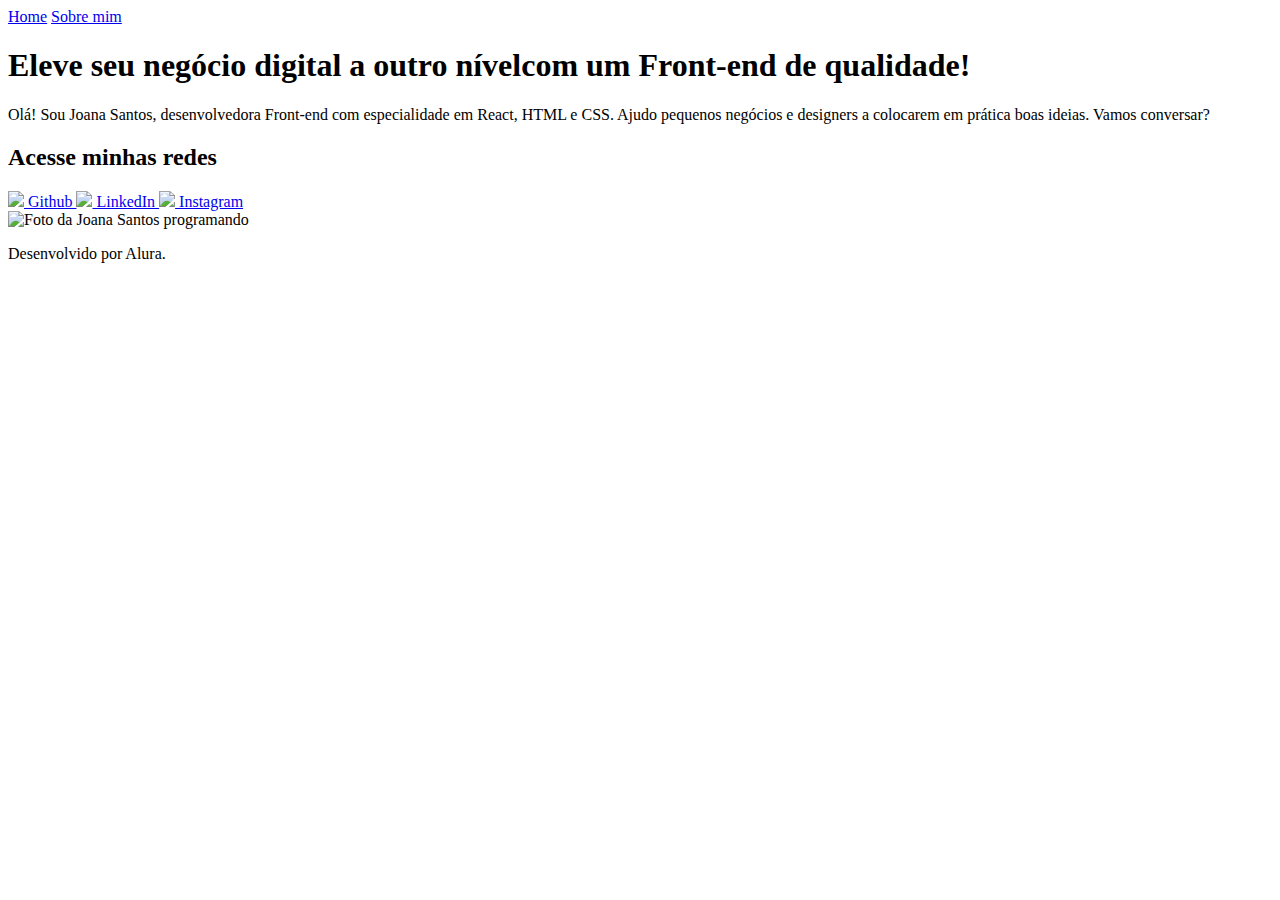
==== index.html @ f0e96534 "Add files via upload" ====
<!DOCTYPE html>
<html lang="pt-br">
  <head>
    <meta charset="UTF-8" />
    <meta http-equiv="X-UA-Compatible" content="IE=edge" />
    <meta name="viewport" content="width=device-width, initial-scale=1.0" />
    <title>Portfolio</title>
    <link rel="stylesheet" href="./styles/style.css" />
  </head>

  <body>
    <header class="cabecalho">
      <nav class="cabecalho__menu">
        <a class="cabecalho__menu__link" href="index.html">Home</a>
        <a class="cabecalho__menu__link" href="about.html">Sobre mim</a>
      </nav>
    </header>
    <main class="apresentacao">
      <section class="apresentacao__conteudo">
        <h1 class="apresentacao__conteudo__titulo">
          Eleve seu negócio digital a outro nível<strong class="titulo-destaque"
            >com um Front-end de qualidade!
          </strong>
        </h1>
        <p class="apresentacao__conteudo__texto">
          Olá! Sou Joana Santos, desenvolvedora Front-end com especialidade em
          React, HTML e CSS. Ajudo pequenos negócios e designers a colocarem em
          prática boas ideias. Vamos conversar?
        </p>
        <div class="apresentacao__links">
          <h2 class="apresentacao__links__subtitulo">Acesse minhas redes</h2>
          <a
            class="apresentacao__links__link"
            href="https://github.com/karinepa7"
          >
            <img src="/assets/github.png" />
            Github
          </a>
          <a
            class="apresentacao__links__link"
            href="https://www.linkedin.com/in/karinepa7/"
          >
            <img src="/assets/linkedin.png" />
            LinkedIn
          </a>
          <a
            class="apresentacao__links__link"
            href="https://www.instagram.com/karinepa7/"
          >
            <img src="/assets/instagram.png" />
            Instagram
          </a>
        </div>
      </section>
      <img src="/assets/Imagem.png" alt="Foto da Joana Santos programando" />
    </main>
    <footer class="rodape">
      <p>Desenvolvido por Alura.</p>
    </footer>
  </body>
</html>
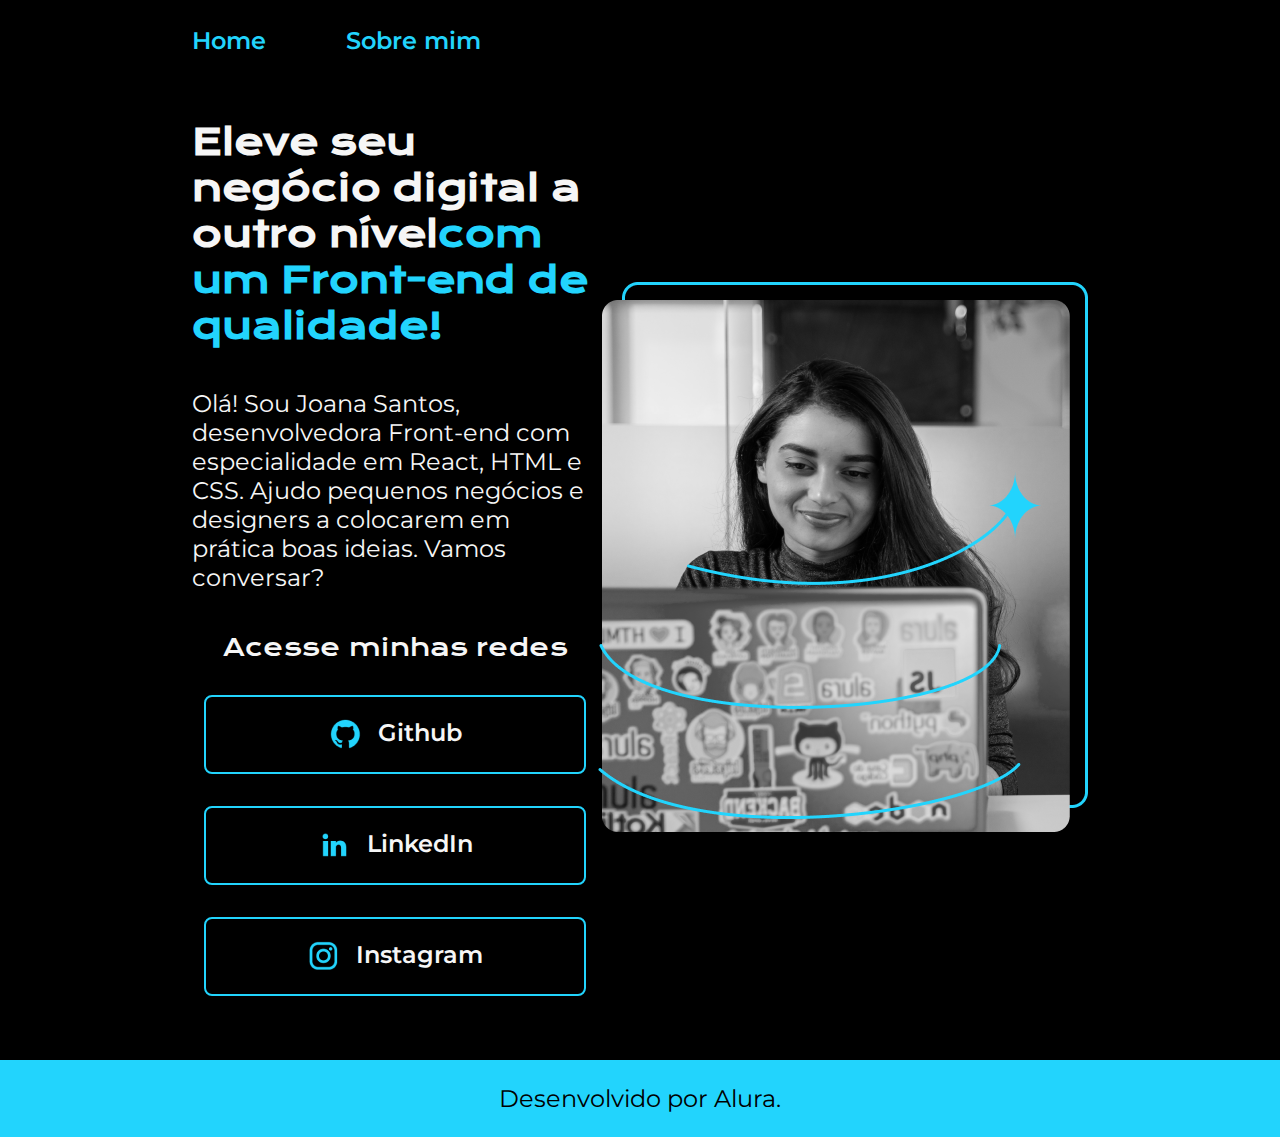
==== commit e7a4393c: "Add files via upload" ====
--- a/index.html
+++ b/index.html
@@ -5,7 +5,7 @@
     <meta http-equiv="X-UA-Compatible" content="IE=edge" />
     <meta name="viewport" content="width=device-width, initial-scale=1.0" />
     <title>Portfolio</title>
-    <link rel="stylesheet" href="./styles/style.css" />
+    <link rel="stylesheet" href="/styles/style.css" />
   </head>
 
   <body>
@@ -52,7 +52,11 @@
           </a>
         </div>
       </section>
-      <img src="/assets/Imagem.png" alt="Foto da Joana Santos programando" />
+      <img
+        class="apresentao__imagem"
+        src="/assets/Imagem.png"
+        alt="Foto da Joana Santos programando"
+      />
     </main>
     <footer class="rodape">
       <p>Desenvolvido por Alura.</p>
--- a/styles/style.css
+++ b/styles/style.css
@@ -0,0 +1,99 @@
+@import url('https://fonts.googleapis.com/css2?family=Krona+One&family=Montserrat:wght@400;600&display=swap');
+
+:root {
+    --cor-primaria: #000000;
+    --cor-secundaria: #F6F6F6;
+    --cor-terciaria: #22D4FD;
+    --cor-hover: #272727;
+
+    --fonte-primaria: 'Krona One', sans-serif;
+    --fonte-secundaria: 'Montserrat', sans-serif;
+}
+*{
+    margin: 0;
+    padding: 0;
+}
+
+body{
+    box-sizing: border-box;
+    background-color: var(--cor-primaria);
+    color: var(--cor-secundaria);
+}
+.cabecalho{
+    padding: 2% 0% 0% 15%;
+}
+.cabecalho__menu{
+    display: flex;
+    gap: 80px;
+}
+.cabecalho__menu__link{
+    font-family: var(--fonte-secundaria);
+    font-size: 1.5rem;
+    font-weight: 600;
+    color: var(--cor-terciaria);
+    text-decoration: none;
+}
+.apresentacao{
+    padding: 5% 15%;
+    display: flex;
+    align-items: center;
+    justify-content: space-between;
+}
+.apresentacao__conteudo{
+    width: 615px;
+    display: flex;
+    flex-direction: column;
+    gap: 40px;
+}
+
+.apresentacao__conteudo__titulo{
+    font-size: 2.25rem;
+    font-family: var(--fonte-primaria);
+}
+.titulo-destaque{
+    color: var(--cor-terciaria);
+}
+.apresentacao__conteudo__texto{
+    font-size: 1.5rem;
+    font-family: var(--fonte-secundaria);
+}
+
+.apresentacao__links{
+    display: flex;
+    flex-direction: column;
+    justify-content: space-between;
+    align-items: center;
+    gap: 32px;
+}
+.apresentacao__links__subtitulo{
+    font-family: var(--fonte-primaria);
+    font-weight: 400;
+    font-size: 1.5rem;
+}
+.apresentacao__links__link{
+    display: flex;
+    justify-content: center;
+    gap: 16px;
+    border: 2px solid var(--cor-terciaria);
+    width: 378px;
+    text-align: center;
+    border-radius: 8px;
+    font-size: 1.5rem;
+    font-weight: 600;
+    padding: 21.5px 0;
+    text-decoration: none;
+    color: var(--cor-secundaria);
+    font-family: var(--fonte-secundaria);
+}
+.apresentacao__links__link:hover{
+    background-color: var(--cor-hover);
+}
+.rodape{
+    color: var(--cor-primaria);
+    background-color: var(--cor-terciaria);
+    padding: 24px;
+    text-align: center;
+    font-family: var(--fonte-secundaria);
+    font-size: 1.5rem;
+    font-weight: 400;
+}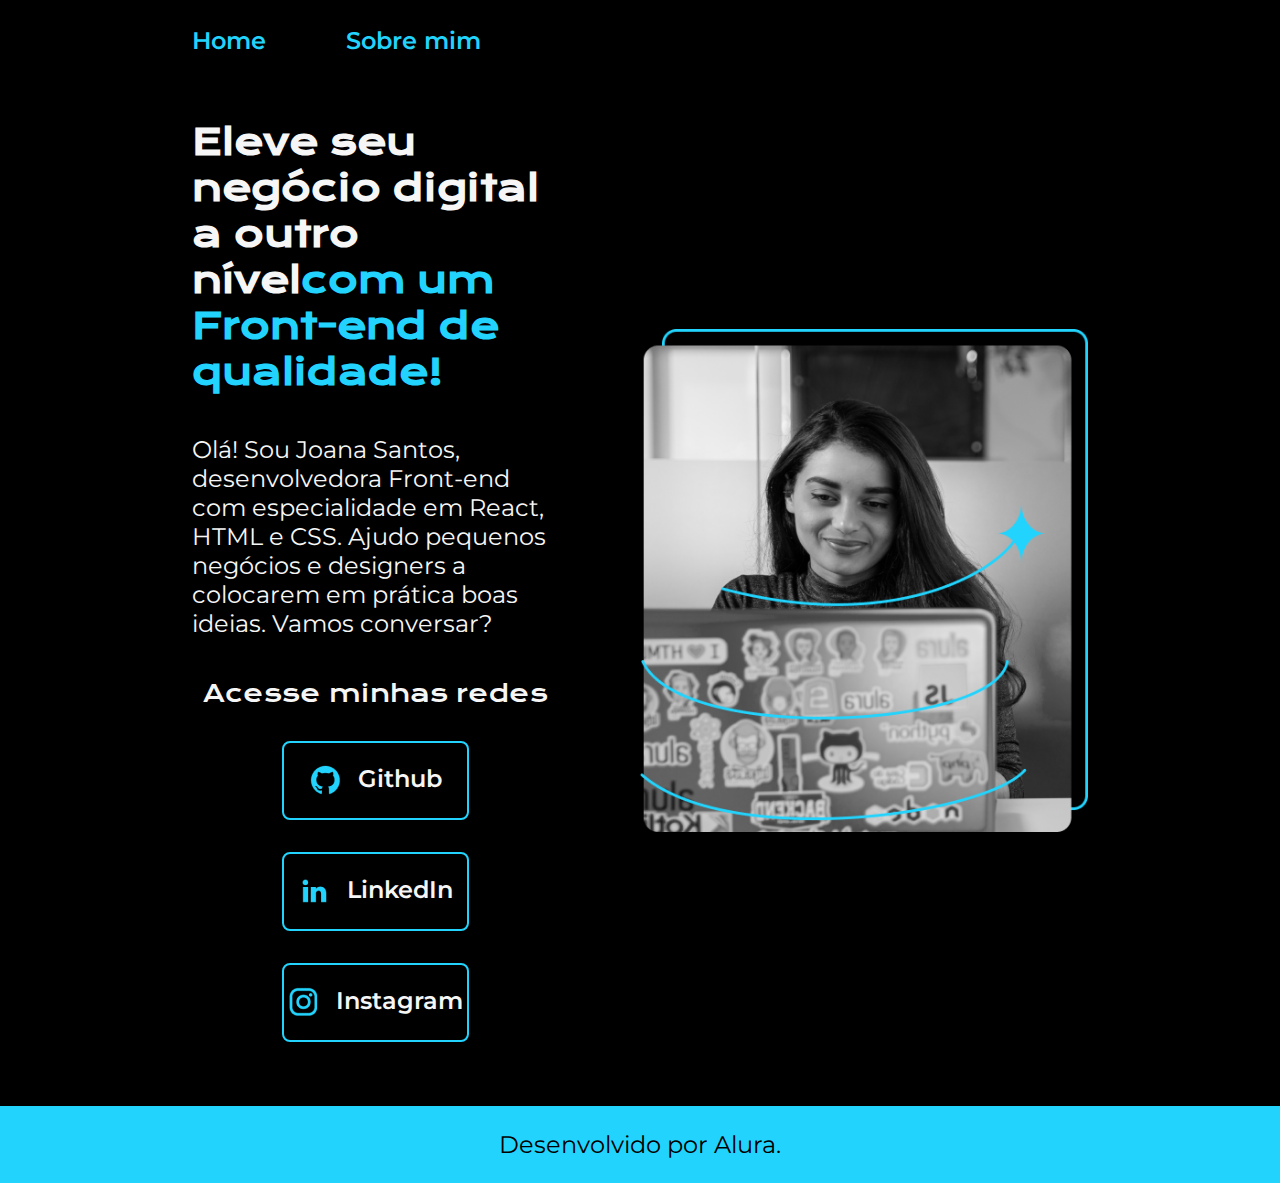
==== commit 87230642: "correções html e css" ====
--- a/index.html
+++ b/index.html
@@ -53,7 +53,7 @@
         </div>
       </section>
       <img
-        class="apresentao__imagem"
+        class="apresentacao__imagem"
         src="/assets/Imagem.png"
         alt="Foto da Joana Santos programando"
       />
--- a/styles/style.css
+++ b/styles/style.css
@@ -1,99 +1,132 @@
-@import url('https://fonts.googleapis.com/css2?family=Krona+One&family=Montserrat:wght@400;600&display=swap');
+@import url("https://fonts.googleapis.com/css2?family=Krona+One&family=Montserrat:wght@400;600&display=swap");
 
 :root {
-    --cor-primaria: #000000;
-    --cor-secundaria: #F6F6F6;
-    --cor-terciaria: #22D4FD;
-    --cor-hover: #272727;
+  --cor-primaria: #000000;
+  --cor-secundaria: #f6f6f6;
+  --cor-terciaria: #22d4fd;
+  --cor-hover: #272727;
 
-    --fonte-primaria: 'Krona One', sans-serif;
-    --fonte-secundaria: 'Montserrat', sans-serif;
-}
-*{
-    margin: 0;
-    padding: 0;
+  --fonte-primaria: "Krona One", sans-serif;
+  --fonte-secundaria: "Montserrat", sans-serif;
 }
 
-body{
-    box-sizing: border-box;
-    background-color: var(--cor-primaria);
-    color: var(--cor-secundaria);
-}
-.cabecalho{
-    padding: 2% 0% 0% 15%;
-}
-.cabecalho__menu{
-    display: flex;
-    gap: 80px;
-}
-.cabecalho__menu__link{
-    font-family: var(--fonte-secundaria);
-    font-size: 1.5rem;
-    font-weight: 600;
-    color: var(--cor-terciaria);
-    text-decoration: none;
-}
-.apresentacao{
-    padding: 5% 15%;
-    display: flex;
-    align-items: center;
-    justify-content: space-between;
-}
-.apresentacao__conteudo{
-    width: 615px;
-    display: flex;
-    flex-direction: column;
-    gap: 40px;
+* {
+  margin: 0;
+  padding: 0;
 }
 
-.apresentacao__conteudo__titulo{
-    font-size: 2.25rem;
-    font-family: var(--fonte-primaria);
-}
-.titulo-destaque{
-    color: var(--cor-terciaria);
-}
-.apresentacao__conteudo__texto{
-    font-size: 1.5rem;
-    font-family: var(--fonte-secundaria);
+body {
+  box-sizing: border-box;
+  background-color: var(--cor-primaria);
+  color: var(--cor-secundaria);
 }
 
-.apresentacao__links{
-    display: flex;
-    flex-direction: column;
-    justify-content: space-between;
-    align-items: center;
-    gap: 32px;
+.cabecalho {
+  padding: 2% 0% 0% 15%;
 }
-.apresentacao__links__subtitulo{
-    font-family: var(--fonte-primaria);
-    font-weight: 400;
-    font-size: 1.5rem;
+
+.cabecalho__menu {
+  display: flex;
+  gap: 80px;
 }
-.apresentacao__links__link{
-    display: flex;
+
+.cabecalho__menu__link {
+  font-family: var(--fonte-secundaria);
+  font-size: 1.5rem;
+  font-weight: 600;
+  color: var(--cor-terciaria);
+  text-decoration: none;
+}
+
+.apresentacao {
+  padding: 5% 15%;
+  display: flex;
+  align-items: center;
+  justify-content: space-between;
+  gap: 82px;
+}
+
+.apresentacao__conteudo {
+  width: 50%;
+  display: flex;
+  flex-direction: column;
+  gap: 40px;
+}
+
+.apresentacao__conteudo__titulo {
+  font-size: 2.25rem;
+  font-family: var(--fonte-primaria);
+}
+
+.titulo-destaque {
+  color: var(--cor-terciaria);
+}
+
+.apresentacao__conteudo__texto {
+  font-size: 1.5rem;
+  font-family: var(--fonte-secundaria);
+}
+
+.apresentacao__links {
+  display: flex;
+  flex-direction: column;
+  justify-content: space-between;
+  align-items: center;
+  gap: 32px;
+}
+
+.apresentacao__links__subtitulo {
+  font-family: var(--fonte-primaria);
+  font-weight: 400;
+  font-size: 1.5rem;
+}
+
+.apresentacao__links__link {
+  display: flex;
+  justify-content: center;
+  gap: 16px;
+  border: 2px solid var(--cor-terciaria);
+  width: 50%;
+  text-align: center;
+  border-radius: 8px;
+  font-size: 1.5rem;
+  font-weight: 600;
+  padding: 21.5px 0;
+  text-decoration: none;
+  color: var(--cor-secundaria);
+  font-family: var(--fonte-secundaria);
+}
+
+.apresentacao__links__link:hover {
+  background-color: var(--cor-hover);
+}
+
+.apresentacao__imagem {
+  width: 50%;
+}
+
+.rodape {
+  color: var(--cor-primaria);
+  background-color: var(--cor-terciaria);
+  padding: 24px;
+  text-align: center;
+  font-family: var(--fonte-secundaria);
+  font-size: 1.5rem;
+  font-weight: 400;
+}
+
+@media (max-width: 1200px) {
+  .cabecalho {
+    padding: 10%;
+  }
+  .cabecalho__menu {
     justify-content: center;
-    gap: 16px;
-    border: 2px solid var(--cor-terciaria);
-    width: 378px;
-    text-align: center;
-    border-radius: 8px;
-    font-size: 1.5rem;
-    font-weight: 600;
-    padding: 21.5px 0;
-    text-decoration: none;
-    color: var(--cor-secundaria);
-    font-family: var(--fonte-secundaria);
+  }
+  .apresentacao {
+    flex-direction: column-reverse;
+    padding: 5%;
+  }
+  .apresentacao__conteudo {
+    width: auto;
+  }
 }
-.apresentacao__links__link:hover{
-    background-color: var(--cor-hover);
-}
-.rodape{
-    color: var(--cor-primaria);
-    background-color: var(--cor-terciaria);
-    padding: 24px;
-    text-align: center;
-    font-family: var(--fonte-secundaria);
-    font-size: 1.5rem;
-    font-weight: 400;
-}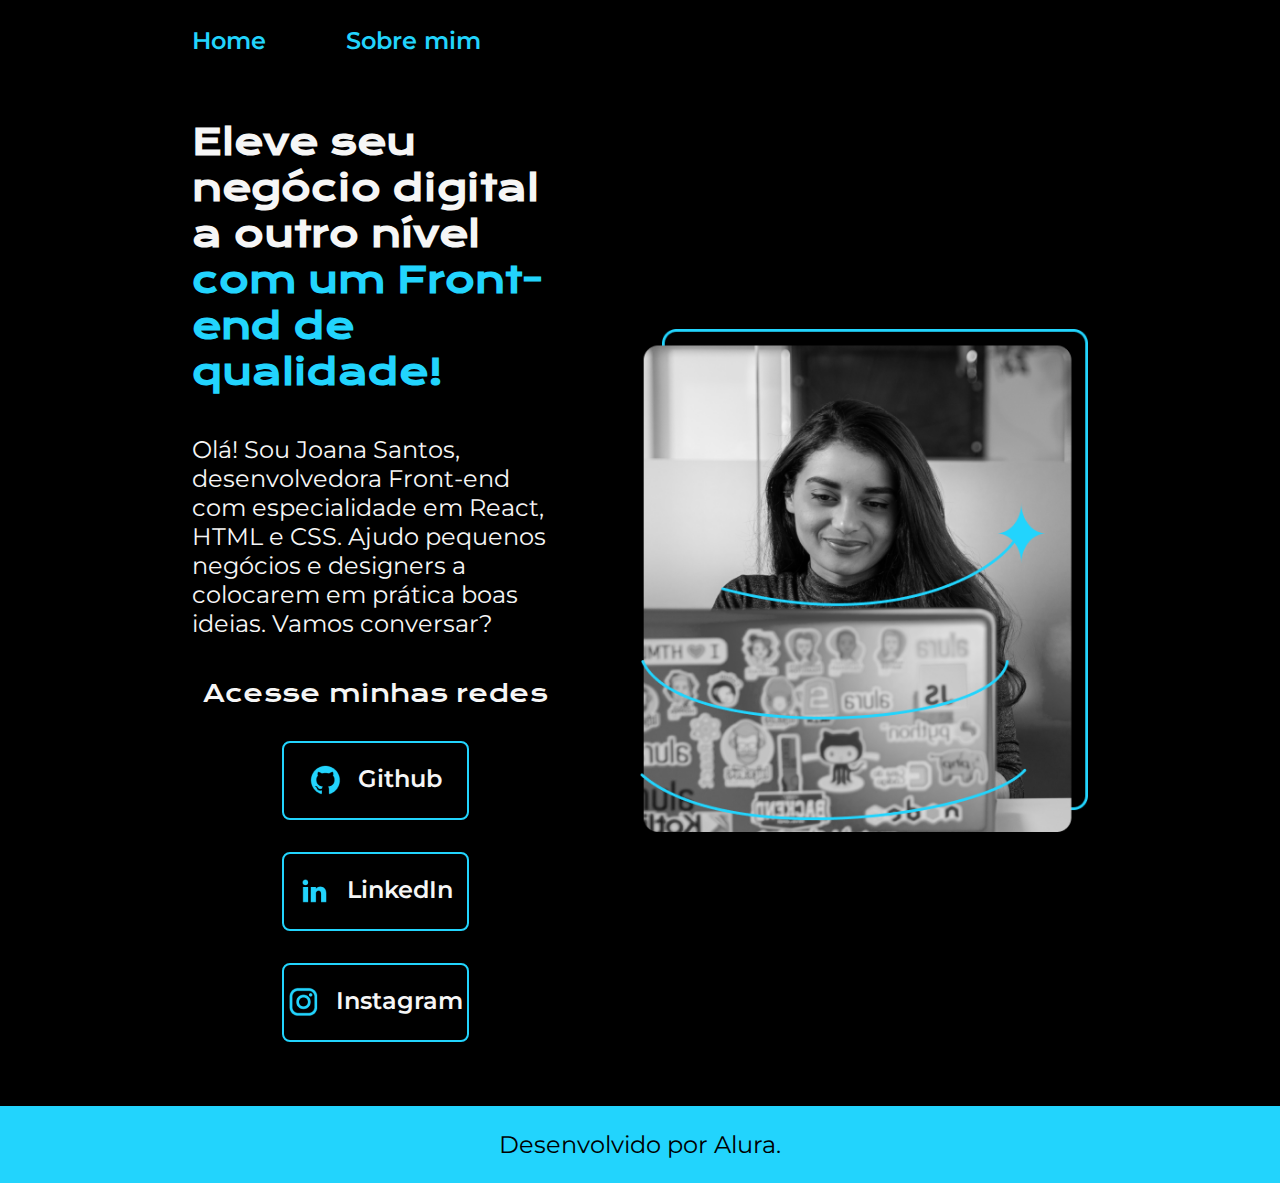
==== commit fc4fc6d1: "correção no parágrafo" ====
--- a/index.html
+++ b/index.html
@@ -18,8 +18,10 @@
     <main class="apresentacao">
       <section class="apresentacao__conteudo">
         <h1 class="apresentacao__conteudo__titulo">
-          Eleve seu negócio digital a outro nível<strong class="titulo-destaque"
-            >com um Front-end de qualidade!
+          Eleve seu negócio digital a outro nível<strong
+            class="titulo-destaque"
+          >
+            com um Front-end de qualidade!
           </strong>
         </h1>
         <p class="apresentacao__conteudo__texto">
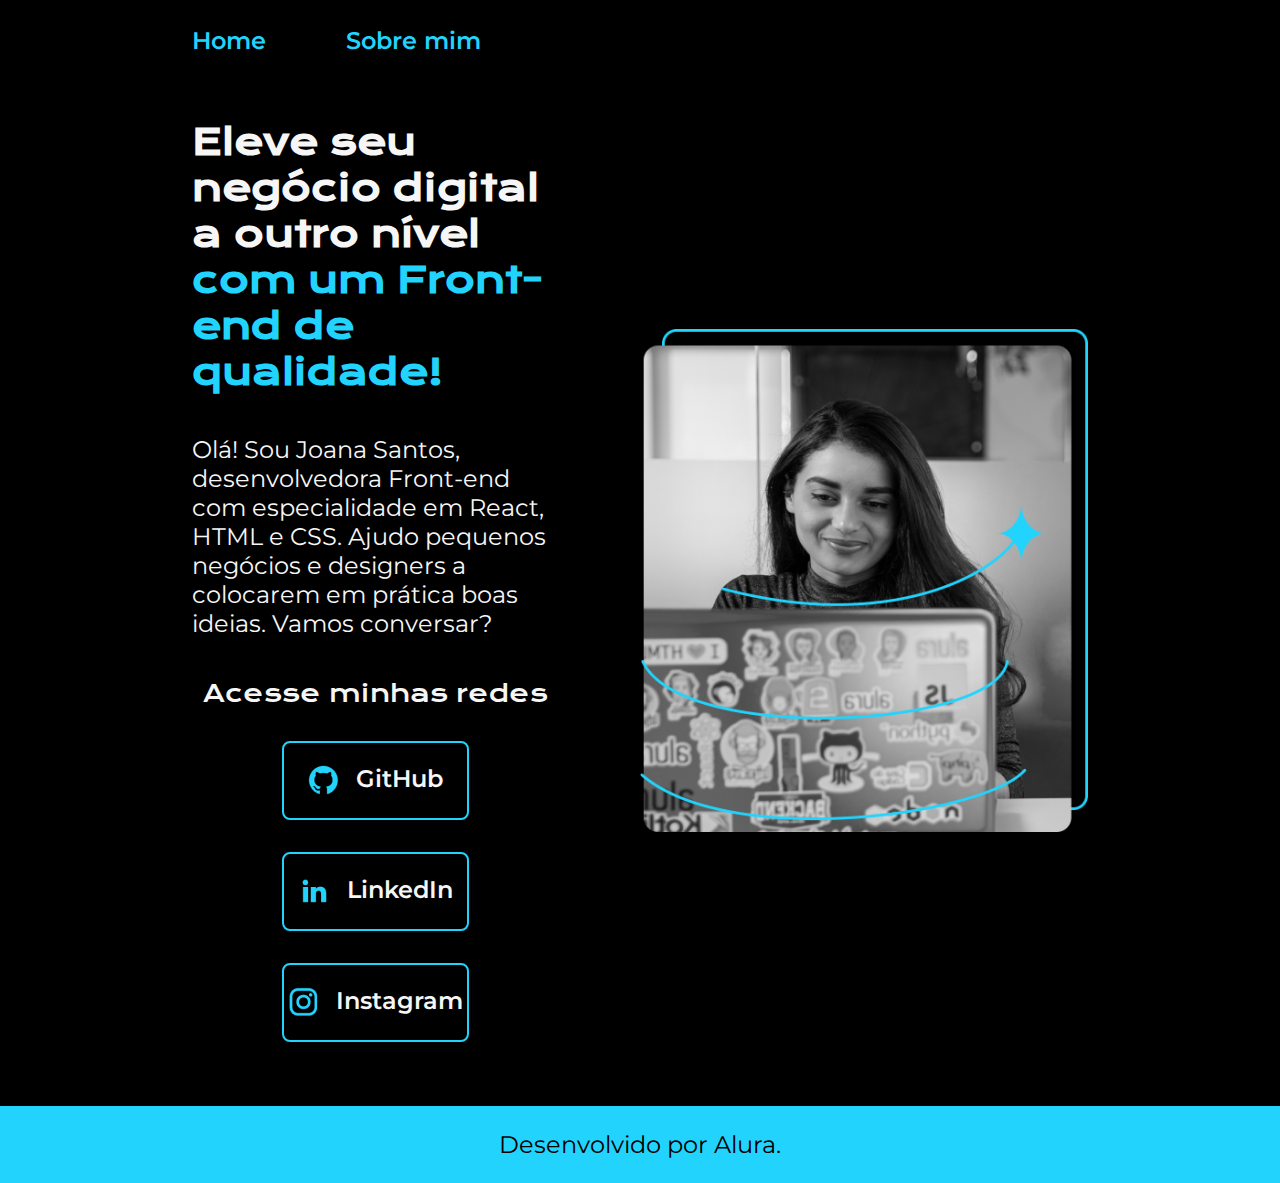
==== commit 5565754a: "correção github" ====
--- a/index.html
+++ b/index.html
@@ -36,7 +36,7 @@
             href="https://github.com/karinepa7"
           >
             <img src="/assets/github.png" />
-            Github
+            GitHub
           </a>
           <a
             class="apresentacao__links__link"
